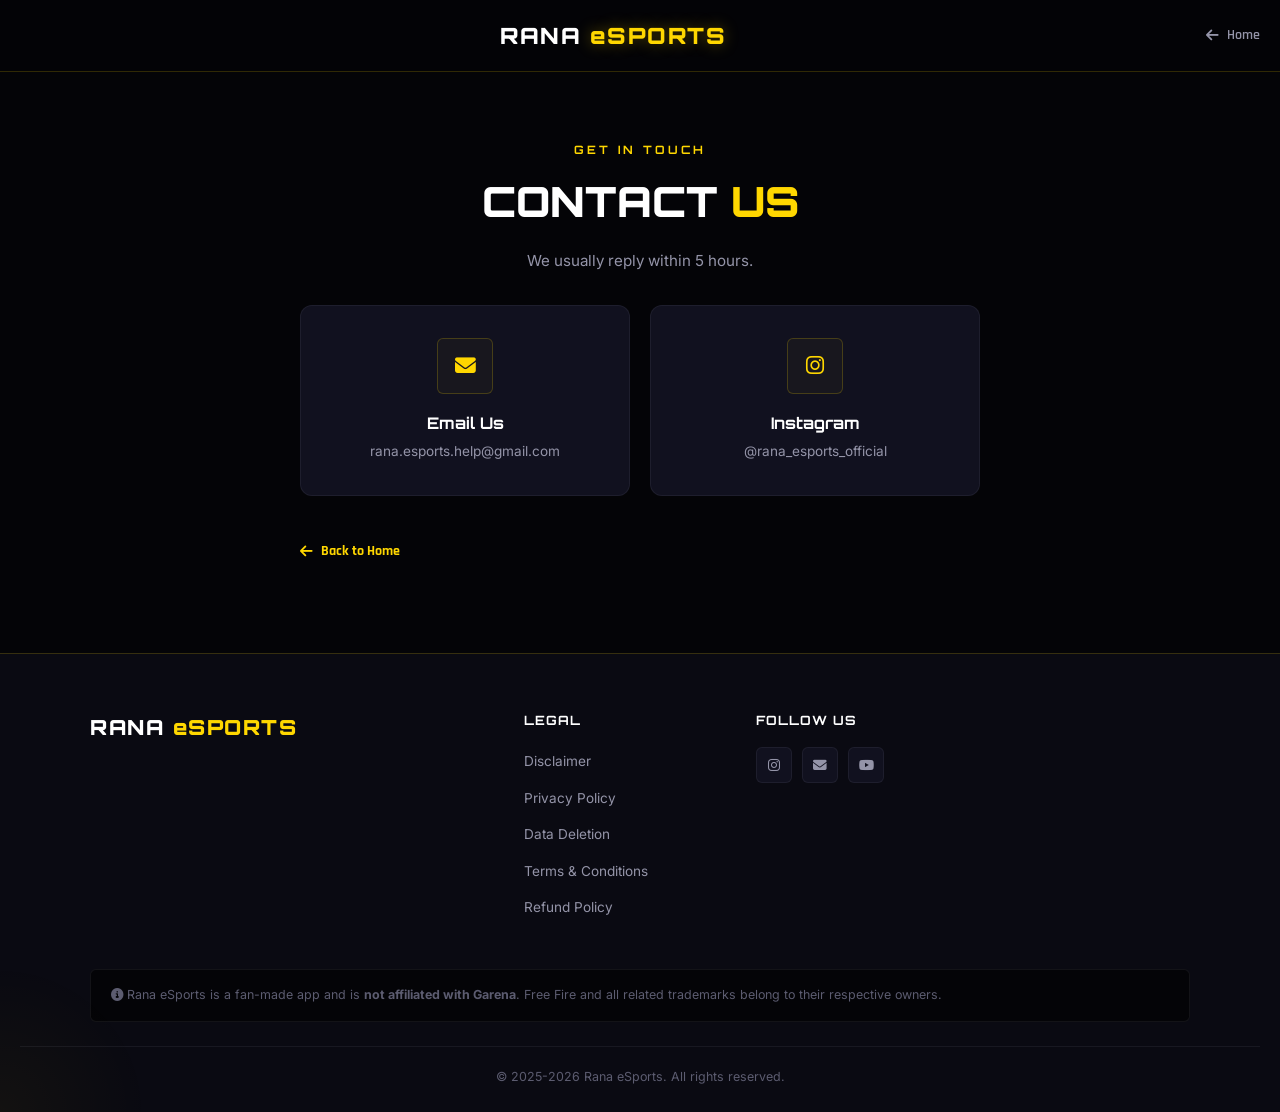
==== contact.html @ 61f53441 "New update" ====
<!DOCTYPE html>
<html lang="en">
<head>
  <meta charset="UTF-8" />
  <meta http-equiv="X-UA-Compatible" content="IE=edge" />
  <meta name="viewport" content="width=device-width, initial-scale=1.0, maximum-scale=5.0" />
  <meta name="theme-color" content="#040407" />

  <title>Contact Us — Rana eSports</title>
  <meta name="description" content="Get in touch with the Rana eSports team via email, Instagram, or download the APK." />
  <meta name="robots" content="index, follow" />
  <link rel="icon" type="image/png" href="favicon.png" />
  <link rel="apple-touch-icon" href="apple-touch-icon.png" />

  <link rel="preconnect" href="https://fonts.googleapis.com" />
  <link rel="preconnect" href="https://fonts.gstatic.com" crossorigin />
  <link rel="preconnect" href="https://cdnjs.cloudflare.com" />
  <link rel="stylesheet" href="https://cdnjs.cloudflare.com/ajax/libs/font-awesome/6.4.0/css/all.min.css" />
  <link href="https://fonts.googleapis.com/css2?family=Orbitron:wght@400;700;800;900&family=Rajdhani:wght@400;600;700&family=Inter:wght@300;400;500;600;700&family=JetBrains+Mono:wght@400;600&display=swap" rel="stylesheet" />
  <link rel="stylesheet" href="styles.css" />
</head>
<body class="standalone-body">

  <nav class="navbar" id="navbar">
    <div class="nav-left"></div>
    <div class="nav-logo">
      <a href="index.html" aria-label="Rana eSports home">
        <span class="logo-text">RANA <span class="logo-accent">eSPORTS</span></span>
      </a>
    </div>
    <div class="nav-right">
      <a href="index.html" class="nav-back-link"><i class="fas fa-arrow-left" aria-hidden="true"></i> Home</a>
    </div>
  </nav>

  <main class="standalone-page">
    <div class="standalone-header">
      <span class="section-eyebrow">Get In Touch</span>
      <h1 class="section-title">CONTACT <span class="accent">US</span></h1>
      <p class="section-desc">We usually reply within 5 hours.</p>
    </div>

    <div class="standalone-content">
      <div class="contact-grid">
        <a href="mailto:rana.esports.help@gmail.com" class="contact-card">
          <div class="contact-icon"><i class="fas fa-envelope" aria-hidden="true"></i></div>
          <h3>Email Us</h3>
          <p>rana.esports.help@gmail.com</p>
        </a>
        <a href="https://www.instagram.com/rana_esports_official" target="_blank" rel="noopener noreferrer" class="contact-card">
          <div class="contact-icon instagram-icon"><i class="fab fa-instagram" aria-hidden="true"></i></div>
          <h3>Instagram</h3>
          <p>@rana_esports_official</p>
        </a>

      <a href="index.html" class="back-to-home-link"><i class="fas fa-arrow-left" aria-hidden="true"></i> Back to Home</a>
    </div>
  </main>

  <footer class="footer">
    <div class="footer-top">
      <div class="footer-brand">
        <span class="footer-logo">RANA <span class="accent">eSPORTS</span></span>
      </div>
      <div class="footer-links">
        <h4>Legal</h4>
        <ul>
          <li><a class="footer-legal-btn" href="disclaimer.html">Disclaimer</a></li>
          <li><a class="footer-legal-btn" href="privacy-policy.html">Privacy Policy</a></li>
          <li><a class="footer-legal-btn" href="data-deletion.html">Data Deletion</a></li>
          <li><a class="footer-legal-btn" href="terms.html">Terms &amp; Conditions</a></li>
          <li><a class="footer-legal-btn" href="refund.html">Refund Policy</a></li>
        </ul>
      </div>
      <div class="footer-links">
        <h4>Follow Us</h4>
        <div class="footer-socials">
          <a href="https://www.instagram.com/rana_esports_official" target="_blank" rel="noopener noreferrer" aria-label="Instagram"><i class="fab fa-instagram" aria-hidden="true"></i></a>
          <a href="mailto:rana.esports.help@gmail.com" aria-label="Email"><i class="fas fa-envelope" aria-hidden="true"></i></a>
          <a href="https://www.youtube.com/@triggercraftx" target="_blank" rel="noopener noreferrer" aria-label="YouTube"><i class="fab fa-youtube" aria-hidden="true"></i></a>
        </div>
      </div>
    </div>
    <div class="footer-disclaimer">
      <p><i class="fas fa-circle-info" aria-hidden="true"></i> Rana eSports is a fan-made app and is <strong>not affiliated with Garena</strong>. Free Fire and all related trademarks belong to their respective owners.</p>
    </div>
    <div class="footer-bottom">
      <p>&copy; 2025-2026 Rana eSports. All rights reserved.</p>
    </div>
  </footer>

  <button class="back-to-top" id="backToTop" type="button" aria-label="Back to top"><i class="fas fa-chevron-up" aria-hidden="true"></i></button>

  <script src="script.js?v=5" defer></script>
</body>
</html>
---- styles.css ----
/* ==========================================================================
   RANA ESPORTS — PRODUCTION STYLESHEET (styles.css)
   Theme: Premium VIP Golden Gaming / Cyberpunk Neon / High-Gloss Dark HUD
   ========================================================================== */

/* ===== 1. RESET, VARIABLES & VIEWPORT GUARD ===== */
*, *::before, *::after {
  margin: 0;
  padding: 0;
  box-sizing: border-box;
}

:root {
  /* VIP Professional Gold Engine */
  --gold-primary: #FFD700;
  --gold-glare: #FFF1A3;
  --gold-shadow: #B38600;
  --gold-gradient: linear-gradient(135deg, #FFEA66 0%, #FFD700 50%, #C49600 100%);
  --gold-glow: rgba(255, 215, 0, 0.35);

  /* Cyberpunk Ultra Dark Palette */
  --bg-pitch: #040407;
  --bg-deep: #0A0A12;
  --bg-card: #11111F;
  --bg-card-hover: #161629;

  /* Functional Semantic Glow Accents */
  --accent-cyan: #00F0FF;
  --accent-cyan-glow: rgba(0, 240, 255, 0.25);
  --accent-red: #FF2E93;
  --accent-red-glow: rgba(255, 46, 147, 0.25);
  --accent-green: #39FF14;
  --accent-green-glow: rgba(57, 255, 20, 0.25);

  /* Precision Typography Scale */
  --text-pure: #FFFFFF;
  --text-high: #E2E2EC;
  --text-mid: #9494A8;
  --text-low: #5C5C70;

  /* Font Stacks */
  --font-display: 'Orbitron', -apple-system, sans-serif;
  --font-nav: 'Rajdhani', -apple-system, sans-serif;
  --font-body: 'Inter', -apple-system, sans-serif;
  --font-mono: 'JetBrains Mono', 'Courier New', monospace;

  /* Micro Layout Tokens */
  --radius-sm: 6px;
  --radius-md: 12px;
  --radius-lg: 24px;
  --border-glow: 1px solid rgba(255, 215, 0, 0.18);
  --border-dim: 1px solid rgba(148, 148, 168, 0.1);
  --easing-premium: cubic-bezier(0.16, 1, 0.3, 1);
  --transition-fast: all 0.2s cubic-bezier(0.16, 1, 0.3, 1);
  --transition-normal: all 0.4s cubic-bezier(0.16, 1, 0.3, 1);
}

html {
  scroll-behavior: smooth;
  background-color: var(--bg-pitch);
  text-size-adjust: 100%;
  overflow-x: hidden;
}

body {
  font-family: var(--font-body);
  background: var(--bg-pitch);
  color: var(--text-high);
  line-height: 1.65;
  overflow-x: hidden;
  width: 100%;
  -webkit-font-smoothing: antialiased;
  -moz-osx-font-smoothing: grayscale;
}

body.no-scroll { overflow: hidden; }

img, video { max-width: 100%; height: auto; display: block; }

button { font: inherit; cursor: pointer; }

@media (prefers-reduced-motion: reduce) {
  *, *::before, *::after {
    animation-duration: 0.01ms !important;
    animation-iteration-count: 1 !important;
    transition-duration: 0.01ms !important;
    scroll-behavior: auto !important;
  }
}

::-webkit-scrollbar { width: 6px; height: 6px; }
::-webkit-scrollbar-track { background: var(--bg-pitch); }
::-webkit-scrollbar-thumb {
  background: linear-gradient(180deg, var(--gold-shadow), var(--gold-primary));
  border-radius: var(--radius-sm);
}
::selection { background: var(--gold-primary); color: #000000; }

/* Visible keyboard focus everywhere */
a:focus-visible, button:focus-visible, input:focus-visible, textarea:focus-visible {
  outline: 2px solid var(--gold-primary);
  outline-offset: 3px;
  border-radius: 4px;
}

/* ===== 3. HUD NAVIGATION HEADER ===== */
.navbar {
  position: fixed; top: 0; left: 0; right: 0; height: 72px;
  background: rgba(4, 4, 7, 0.82);
  backdrop-filter: blur(24px); -webkit-backdrop-filter: blur(24px);
  border-bottom: var(--border-glow);
  display: flex; align-items: center; justify-content: space-between;
  padding: 0 20px; z-index: 1000; transition: var(--transition-normal);
}
.navbar.scrolled {
  height: 64px;
  background: rgba(4, 4, 7, 0.96);
  box-shadow: 0 10px 30px rgba(0, 0, 0, 0.8);
}

.hamburger { background: none; border: none; cursor: pointer; display: flex; flex-direction: column; gap: 6px; padding: 8px 4px; }
.hamburger span { display: block; width: 24px; height: 2px; background: var(--text-pure); border-radius: 4px; transition: var(--transition-fast); }
.hamburger span:nth-child(2) { width: 16px; background: var(--gold-primary); }
.hamburger:hover span:nth-child(1) { transform: translateX(3px); }
.hamburger:hover span:nth-child(3) { transform: translateX(-3px); }

.nav-logo a { text-decoration: none; }
.logo-text { font-family: var(--font-display); font-size: clamp(1.1rem, 4vw, 1.4rem); font-weight: 900; letter-spacing: 1.5px; color: var(--text-pure); }
.logo-accent { color: var(--gold-primary); text-shadow: 0 0 15px var(--gold-glow); }

.nav-right { display: flex; align-items: center; gap: 16px; }
.nav-quicklinks { display: none; align-items: center; gap: 22px; }
.nav-quicklinks a {
  color: var(--text-mid); text-decoration: none; font-family: var(--font-nav);
  font-weight: 600; font-size: 0.92rem; letter-spacing: 0.3px; transition: var(--transition-fast);
}
.nav-quicklinks a:hover { color: var(--gold-primary); }

.nav-download-btn-small {
  text-decoration: none; background: var(--gold-gradient); color: #000000;
  font-family: var(--font-nav); font-weight: 700; font-size: 0.8rem; letter-spacing: 0.5px;
  padding: 6px 14px; border-radius: 30px; display: flex; align-items: center; gap: 6px;
  box-shadow: 0 4px 15px var(--gold-glow); transition: var(--transition-fast);
}
.nav-download-btn-small:hover { transform: translateY(-1px); box-shadow: 0 6px 20px rgba(255, 215, 0, 0.5); }
.nav-insta { color: var(--text-mid); font-size: 1.2rem; transition: var(--transition-fast); }
.nav-insta:hover { color: #E1306C; transform: scale(1.1); }

/* ===== 4. TACTICAL SIDEBAR ENGINE ===== */
.sidebar-overlay {
  position: fixed; inset: 0; background: rgba(2, 2, 4, 0.85);
  backdrop-filter: blur(8px); -webkit-backdrop-filter: blur(8px);
  z-index: 1090; opacity: 0; pointer-events: none; transition: opacity 0.4s ease;
}
.sidebar-overlay.active { opacity: 1; pointer-events: all; }

.sidebar {
  position: fixed; top: 0; left: 0; width: 280px; height: 100vh;
  background: var(--bg-deep); border-right: var(--border-glow); z-index: 1100;
  transform: translateX(-100%); transition: transform 0.4s cubic-bezier(0.16, 1, 0.3, 1);
  display: flex; flex-direction: column;
}
.sidebar.open { transform: translateX(0); box-shadow: 20px 0 60px rgba(0, 0, 0, 0.8); }

.sidebar-header { padding: 20px; display: flex; align-items: center; justify-content: space-between; border-bottom: var(--border-dim); }
.sidebar-logo { font-family: var(--font-display); font-size: 1.1rem; font-weight: 800; letter-spacing: 1px; }
.sidebar-logo span { color: var(--gold-primary); }
.sidebar-close { background: none; border: none; color: var(--text-mid); font-size: 1.2rem; cursor: pointer; padding: 4px; }

.sidebar-nav { flex: 1; padding: 16px 0; overflow-y: auto; }
.sidebar-group-label {
  display: block; padding: 18px 24px 8px; font-family: var(--font-display);
  font-size: 0.66rem; letter-spacing: 2px; text-transform: uppercase; color: var(--text-low);
}
.sidebar-group-label:first-child { padding-top: 4px; }
.sidebar-link {
  width: 100%; display: flex; align-items: center; gap: 14px; padding: 12px 24px;
  color: var(--text-mid); text-decoration: none; font-family: var(--font-nav);
  font-weight: 600; font-size: 1rem; transition: var(--transition-fast);
  border-left: 4px solid transparent; background: none; border-top: none; border-bottom: none; border-right: none;
  text-align: left;
}
.sidebar-link i { font-size: 1rem; color: var(--gold-primary); opacity: 0.6; width: 20px; }
.sidebar-link:hover, .sidebar-link.active-link {
  color: var(--text-pure);
  background: linear-gradient(90deg, rgba(255, 215, 0, 0.06) 0%, transparent 100%);
  border-left-color: var(--gold-primary);
}

.sidebar-footer { padding: 20px; border-top: var(--border-dim); }
.sidebar-footer a { color: var(--text-mid); text-decoration: none; font-size: 0.85rem; display: flex; align-items: center; gap: 8px; }

/* ===== 5. HERO WAR ROOM CONTAINER ===== */
.hero {
  min-height: 100vh; padding: 130px 20px 60px;
  display: flex; flex-direction: column; align-items: center; justify-content: center;
  position: relative; overflow: hidden;
  background: radial-gradient(circle at 50% 10%, rgba(255, 215, 0, 0.1) 0%, transparent 65%), var(--bg-pitch);
  width: 100%;
}
.hero-bg-grid {
  position: absolute; inset: 0;
  background-image: linear-gradient(rgba(255, 215, 0, 0.015) 1px, transparent 1px),
                    linear-gradient(90deg, rgba(255, 215, 0, 0.015) 1px, transparent 1px);
  background-size: 30px 30px;
  mask-image: radial-gradient(circle at 50% 50%, #000 40%, transparent 80%);
  -webkit-mask-image: radial-gradient(circle at 50% 50%, #000 40%, transparent 80%);
  pointer-events: none;
}
.hero-content {
  position: relative; z-index: 5; max-width: 1180px; width: 100%;
  display: flex; flex-direction: column; align-items: center; gap: 40px;
}
.hero-text { display: flex; flex-direction: column; align-items: center; text-align: center; width: 100%; }
.hero-badge {
  background: rgba(255, 215, 0, 0.06); border: 1px solid rgba(255, 215, 0, 0.25); color: var(--gold-primary);
  font-family: var(--font-display); font-size: 0.72rem; font-weight: 700; letter-spacing: 1.5px;
  padding: 6px 14px; border-radius: 100px; margin-bottom: 20px; text-align: center;
}
.hero-title {
  font-family: var(--font-display); font-size: clamp(2.4rem, 8vw, 5.5rem); font-weight: 900;
  line-height: 1.0; letter-spacing: -1px; color: var(--text-pure); text-transform: uppercase; margin-bottom: 20px;
}
.hero-accent {
  background: linear-gradient(180deg, #FFFFFF 10%, var(--gold-primary) 70%, var(--gold-shadow) 100%);
  background-clip: text; -webkit-background-clip: text; -webkit-text-fill-color: transparent;
}
.hero-subtitle { font-size: clamp(0.9rem, 2.5vw, 1.2rem); color: var(--text-mid); max-width: 580px; margin-bottom: 36px; padding: 0 10px; }

/* Hero visual (phone mock) — desktop only, see media query */
.hero-visual { display: none; }
.hero-phone-frame {
  position: relative; width: 220px; height: 440px; border-radius: 32px;
  background: linear-gradient(160deg, #15151f, #08080c);
  border: 1px solid rgba(255, 215, 0, 0.2);
  box-shadow: 0 30px 80px rgba(0,0,0,0.7), inset 0 0 0 6px #040407;
  display: flex; align-items: center; justify-content: center;
}
.hero-phone-glow {
  position: absolute; inset: -40px; border-radius: 50%;
  background: radial-gradient(circle, rgba(255,215,0,0.14) 0%, transparent 70%);
  z-index: -1;
}
.hero-phone-img {
  position: absolute; inset: 6px; width: calc(100% - 12px); height: calc(100% - 12px);
  border-radius: 26px; object-fit: cover; object-position: top center;
}

/* ===== 6. DOWNLOAD CALL-TO-ACTION ===== */
.download-btn {
  display: inline-flex; flex-direction: column; align-items: center; justify-content: center;
  background: var(--gold-gradient); color: #000000; text-decoration: none;
  padding: 16px 40px; width: 100%; max-width: 440px; border-radius: var(--radius-md);
  box-shadow: 0 0 40px rgba(255, 215, 0, 0.35), inset 0 2px 4px rgba(255,255,255,0.4);
  position: relative; overflow: hidden; transition: var(--transition-normal);
  border: 1px solid var(--gold-glare); cursor: pointer;
}
.download-btn span { display: flex; align-items: center; gap: 10px; font-family: var(--font-display); font-size: clamp(0.9rem, 2.8vw, 1.05rem); font-weight: 900; letter-spacing: 0.5px; }
.download-btn small { font-family: var(--font-body); font-size: 0.72rem; font-weight: 700; text-transform: uppercase; letter-spacing: 1px; margin-top: 4px; opacity: 0.85; }
.download-btn::before {
  content: ''; position: absolute; top: 0; left: -150%; width: 60%; height: 100%;
  background: linear-gradient(90deg, transparent, rgba(255, 255, 255, 0.5), transparent);
  transform: skewX(-25deg); transition: left 0.6s ease;
}
.download-btn:hover::before { left: 150%; transition: left 0.7s var(--easing-premium); }
.download-btn:hover { transform: translateY(-3px); box-shadow: 0 0 50px rgba(255, 215, 0, 0.6); }

.hero-stats { display: flex; align-items: center; justify-content: center; gap: 24px; margin-top: 40px; width: 100%; flex-wrap: wrap; }
.stat-num { font-family: var(--font-mono); font-size: clamp(1.05rem, 3vw, 1.2rem); font-weight: 800; color: var(--gold-primary); }
.stat-label { font-family: var(--font-nav); font-size: 0.75rem; font-weight: 600; text-transform: uppercase; color: var(--text-low); }
.stat-divider { width: 1px; height: 32px; background: var(--border-dim); }

.scroll-indicator { position: absolute; bottom: 24px; color: var(--gold-primary); font-size: 1.2rem; animation: float-arrow 2s infinite ease-in-out; }
@keyframes float-arrow { 0%, 100% { transform: translateY(0); } 50% { transform: translateY(8px); } }

/* ===== 7. LAYOUT HEADER COMMONS ===== */
.section-header { text-align: center; max-width: 640px; margin: 0 auto 48px; padding: 0 20px; }
.section-eyebrow { font-family: var(--font-display); font-size: 0.72rem; font-weight: 700; text-transform: uppercase; letter-spacing: 3px; color: var(--gold-primary); display: block; margin-bottom: 10px; }
.section-title { font-family: var(--font-display); font-size: clamp(1.6rem, 5vw, 2.6rem); font-weight: 900; text-transform: uppercase; color: var(--text-pure); }
.accent { color: var(--gold-primary); }
.section-desc { font-size: 0.95rem; color: var(--text-mid); margin-top: 12px; }

/* ===== 8. LIVE STATS STRIP (Firebase-powered) ===== */
.stats-section { padding: 60px 20px; background: var(--bg-deep); border-top: var(--border-dim); width: 100%; }
.stats-grid {
  display: grid; grid-template-columns: repeat(auto-fit, minmax(200px, 1fr));
  gap: 16px; max-width: 900px; margin: 0 auto;
}
.stat-block {
  background: var(--bg-card); border: var(--border-dim); border-radius: var(--radius-md);
  padding: 28px 20px; text-align: center; transition: var(--transition-normal);
}
.stat-block:hover { border-color: rgba(255,215,0,0.3); transform: translateY(-3px); }
.stat-block i { font-size: 1.5rem; color: var(--gold-primary); margin-bottom: 12px; }
.stat-block .stat-block-num {
  font-family: var(--font-mono); font-size: clamp(1.5rem, 4vw, 2.1rem); font-weight: 700;
  color: var(--text-pure); display: block; margin-bottom: 4px;
}
.stat-block .stat-block-label { font-family: var(--font-nav); font-size: 0.8rem; text-transform: uppercase; letter-spacing: 1px; color: var(--text-mid); }

/* ===== 9. UPDATE BANNER SWIPER ===== */
.update-slider-section { padding: 80px 20px; background: var(--bg-deep); border-top: var(--border-dim); width: 100%; }
.updateSwiper { width: 100%; max-width: 1000px; aspect-ratio: 16 / 9; border-radius: var(--radius-md); border: var(--border-glow); box-shadow: 0 20px 50px rgba(0, 0, 0, 0.8); margin: 0 auto; }
.updateSwiper .swiper-slide { position: relative; overflow: hidden; }
.slide-image-container { width: 100%; height: 100%; }
.updateSwiper img { width: 100%; height: 100%; object-fit: cover; }
.slide-overlay {
  position: absolute; inset: 0;
  background: linear-gradient(to top, rgba(4, 4, 7, 0.95) 0%, rgba(4, 4, 7, 0.3) 60%, transparent 100%);
  display: flex; flex-direction: column; justify-content: flex-end; padding: 24px;
}
.slide-overlay h3 { font-family: var(--font-display); font-size: clamp(1.1rem, 3.5vw, 1.8rem); color: var(--gold-primary); margin-bottom: 6px; }
.slide-overlay p { font-size: clamp(0.8rem, 2vw, 1rem); color: var(--text-high); }

/* ===== 10. APP PREVIEW SWIPER ===== */
.app-preview-section { padding: 80px 0; background: var(--bg-pitch); width: 100%; }
.previewSwiper { padding: 16px 0 48px !important; width: 100%; }
.previewSwiper .swiper-slide { width: 260px; height: 550px; border-radius: 24px; overflow: hidden; box-shadow: 0 15px 35px rgba(0, 0, 0, 0.7); border: 1px solid rgba(255, 215, 0, 0.15); background: var(--bg-deep); }
.previewSwiper img { width: 100%; height: 100%; object-fit: cover; }

/* ===== 11. FEATURES GRID ===== */
.features-section { padding: 80px 20px; background: var(--bg-deep); border-top: var(--border-dim); width: 100%; }
.features-grid { display: grid; grid-template-columns: repeat(auto-fit, minmax(270px, 1fr)); gap: 20px; max-width: 1140px; margin: 0 auto; }
.feature-card { background: var(--bg-card); border: var(--border-dim); border-radius: var(--radius-md); padding: 30px 24px; transition: var(--transition-normal); }
.feature-card:hover { background: var(--bg-card-hover); transform: translateY(-4px); border-color: rgba(255, 215, 0, 0.25); }
.feature-icon { width: 48px; height: 48px; background: rgba(255, 215, 0, 0.04); border: 1px solid rgba(255, 215, 0, 0.2); border-radius: var(--radius-sm); display: flex; align-items: center; justify-content: center; font-size: 1.25rem; color: var(--gold-primary); margin-bottom: 20px; }
.feature-card h3 { font-family: var(--font-display); font-size: 1.05rem; font-weight: 700; color: var(--text-pure); margin-bottom: 10px; }
.feature-card p { color: var(--text-mid); font-size: 0.9rem; line-height: 1.55; }

/* ===== 12. RATE & REVIEW WIDGET (Firebase-powered, compact) ===== */
.rating-section { padding: 80px 20px; background: var(--bg-pitch); border-top: var(--border-dim); width: 100%; }

.rating-summary {
  max-width: 720px; margin: 0 auto 28px;
  background: var(--bg-card); border: var(--border-glow); border-radius: var(--radius-lg);
  padding: 28px 32px; display: flex; align-items: center; justify-content: space-between; gap: 20px; flex-wrap: wrap;
}
.rating-summary-left { text-align: left; }
.rating-summary .avg-number { font-family: var(--font-mono); font-size: 2.6rem; font-weight: 700; color: var(--gold-primary); line-height: 1; }
.rating-summary .avg-stars { font-size: 1.1rem; color: var(--gold-primary); margin: 8px 0 4px; letter-spacing: 4px; }
.rating-summary .avg-stars .far { color: var(--text-low); }
.rating-summary .avg-count { color: var(--text-mid); font-size: 0.85rem; }

.btn-rate-us {
  background: var(--gold-gradient); color: #000; border: none; white-space: nowrap;
  padding: 14px 26px; border-radius: 100px; font-family: var(--font-nav); font-weight: 700;
  font-size: 0.95rem; display: inline-flex; align-items: center; gap: 8px;
  box-shadow: 0 6px 20px var(--gold-glow); position: relative; overflow: hidden; transition: var(--transition-fast);
}
.btn-rate-us:hover { transform: translateY(-2px); box-shadow: 0 8px 26px rgba(255,215,0,0.5); }

.review-list-wrap { max-width: 720px; margin: 0 auto; }
.review-list { display: flex; flex-direction: column; gap: 10px; }
.review-card { background: var(--bg-card); border: var(--border-dim); border-radius: var(--radius-md); padding: 14px 18px; }
.review-card-top { display: flex; align-items: center; justify-content: space-between; gap: 10px; margin-bottom: 6px; }
.review-name { font-family: var(--font-nav); font-weight: 700; color: var(--text-pure); font-size: 0.9rem; display: flex; align-items: center; gap: 8px; flex-wrap: wrap; }
.review-role {
  font-family: var(--font-body); font-weight: 600; font-size: 0.68rem; text-transform: uppercase; letter-spacing: 0.5px;
  color: var(--gold-primary); background: rgba(255,215,0,0.08); border: 1px solid rgba(255,215,0,0.2);
  padding: 2px 8px; border-radius: 100px;
}
.review-stars { color: var(--gold-primary); font-size: 0.78rem; letter-spacing: 2px; flex-shrink: 0; }
.review-stars .far { color: var(--text-low); }
.review-text { color: var(--text-mid); font-size: 0.85rem; line-height: 1.5; }
.review-empty { color: var(--text-low); font-size: 0.9rem; text-align: center; padding: 30px 0; }

.review-readmore {
  display: flex; align-items: center; justify-content: center; gap: 8px; width: 100%;
  margin-top: 16px; background: var(--bg-card); border: var(--border-dim); color: var(--text-mid);
  padding: 12px; border-radius: var(--radius-sm); font-family: var(--font-nav); font-weight: 700;
  font-size: 0.85rem; letter-spacing: 0.5px; text-transform: uppercase; transition: var(--transition-fast);
  position: relative; overflow: hidden;
}
.review-readmore:hover { color: var(--gold-primary); border-color: rgba(255,215,0,0.3); }
.review-readmore.expanded i { transform: rotate(180deg); }
.review-readmore i { transition: transform 0.3s ease; }

/* ---- Review modal (opens only from "Rate Rana eSports") ---- */
.review-modal-overlay {
  position: fixed; inset: 0; background: rgba(2, 2, 4, 0.85);
  backdrop-filter: blur(8px); -webkit-backdrop-filter: blur(8px);
  z-index: 1190; opacity: 0; pointer-events: none; transition: opacity 0.3s ease;
}
.review-modal-overlay.active { opacity: 1; pointer-events: all; }

.review-modal {
  position: fixed; left: 50%; top: 50%; width: min(420px, 92vw); max-height: 88vh; overflow-y: auto;
  background: var(--bg-deep); border: var(--border-glow); border-radius: var(--radius-lg);
  z-index: 1200; box-shadow: 0 30px 80px rgba(0,0,0,0.8);
  transform: translate(-50%, -46%) scale(0.96); opacity: 0; pointer-events: none;
  transition: transform 0.35s cubic-bezier(0.16,1,0.3,1), opacity 0.3s ease;
}
.review-modal.open { transform: translate(-50%, -50%) scale(1); opacity: 1; pointer-events: all; }

.review-modal-header { display: flex; align-items: center; justify-content: space-between; padding: 20px 22px; border-bottom: var(--border-dim); }
.review-modal-header h3 { font-family: var(--font-display); font-size: 1rem; color: var(--text-pure); display: flex; align-items: center; gap: 8px; }
.review-modal-header h3 i { color: var(--gold-primary); }
.review-modal-close { background: none; border: none; color: var(--text-mid); font-size: 1.1rem; padding: 4px; }
.review-modal-close:hover { color: var(--gold-primary); }

.review-form { padding: 22px; }
.review-form label { display: block; font-family: var(--font-nav); font-size: 0.85rem; color: var(--text-mid); margin-bottom: 6px; margin-top: 14px; }
.review-form label:first-of-type { margin-top: 0; }
.star-picker { display: flex; gap: 8px; font-size: 1.6rem; color: var(--gold-primary); margin-bottom: 4px; cursor: pointer; }
.star-picker i { transition: transform 0.15s ease; }
.star-picker i:hover { transform: scale(1.15); }
.review-form input, .review-form select, .review-form textarea {
  width: 100%; background: var(--bg-card); border: var(--border-dim); border-radius: var(--radius-sm);
  padding: 12px 14px; color: var(--text-high); font-family: var(--font-body); font-size: 0.9rem; resize: vertical;
}
.review-form input:focus, .review-form select:focus, .review-form textarea:focus { border-color: rgba(255,215,0,0.4); }
.review-form select {
  cursor: pointer; appearance: none; -webkit-appearance: none;
  background-image: url("data:image/svg+xml;charset=UTF-8,%3Csvg xmlns='http://www.w3.org/2000/svg' viewBox='0 0 24 24' fill='none' stroke='%23FFD700' stroke-width='2'%3E%3Cpath d='M6 9l6 6 6-6'/%3E%3C/svg%3E");
  background-repeat: no-repeat; background-position: right 14px center; background-size: 16px; padding-right: 38px;
}
.review-form select option { background: var(--bg-card); color: var(--text-high); }
.review-form .btn-secondary {
  margin-top: 20px; width: 100%; background: var(--gold-gradient); color: #000; border: none;
  padding: 13px 20px; border-radius: var(--radius-sm); font-family: var(--font-nav); font-weight: 700;
  font-size: 0.95rem; cursor: pointer; position: relative; overflow: hidden; transition: var(--transition-fast);
}
.review-form .btn-secondary:hover { transform: translateY(-1px); box-shadow: 0 6px 18px var(--gold-glow); }
.review-form .btn-secondary:disabled { opacity: 0.6; cursor: wait; transform: none; }
.review-status { margin-top: 12px; font-size: 0.85rem; min-height: 1.2em; }
.review-status.success { color: var(--accent-green); }
.review-status.error { color: var(--accent-red); }

/* ===== 13. TUTORIAL VIDEO PLAYER ===== */
.tutorials-section { padding: 80px 20px; background: var(--bg-deep); border-top: var(--border-dim); width: 100%; }
.videos-grid { display: grid; grid-template-columns: repeat(auto-fit, minmax(290px, 1fr)); gap: 24px; max-width: 960px; margin: 0 auto; }
.video-card { background: var(--bg-deep); border: var(--border-dim); border-radius: var(--radius-md); overflow: hidden; }
.video-label { padding: 12px 20px; font-family: var(--font-display); font-size: 0.75rem; font-weight: 700; letter-spacing: 1.5px; color: var(--gold-primary); background: rgba(255, 215, 0, 0.02); border-bottom: var(--border-dim); }
.video-wrapper { position: relative; padding-bottom: 56.25%; height: 0; overflow: hidden; }
.video-wrapper div, .video-wrapper iframe { position: absolute; top: 0; left: 0; width: 100%; height: 100%; border: none; }

/* ===== 14. CONTACT ENGINE NODES ===== */
.contact-section { padding: 80px 20px; background: var(--bg-pitch); border-top: var(--border-dim); width: 100%; }
.contact-grid { display: grid; grid-template-columns: repeat(auto-fit, minmax(230px, 1fr)); gap: 20px; max-width: 840px; margin: 0 auto; }
.contact-card { display: flex; flex-direction: column; align-items: center; text-align: center; background: var(--bg-card); border: var(--border-dim); border-radius: var(--radius-md); padding: 32px 20px; text-decoration: none; transition: var(--transition-normal); }
.contact-card h3 { font-family: var(--font-display); font-size: 1rem; color: var(--text-pure); margin-bottom: 4px; }
.contact-card p { color: var(--text-mid); font-size: 0.85rem; word-break: break-all; }
.contact-icon { width: 56px; height: 56px; background: rgba(255, 215, 0, 0.03); border: 1px solid rgba(255, 215, 0, 0.2); border-radius: var(--radius-sm); display: flex; align-items: center; justify-content: center; font-size: 1.3rem; color: var(--gold-primary); margin-bottom: 16px; }
.contact-card:hover { transform: translateY(-4px); border-color: rgba(255, 215, 0, 0.3); }
.contact-card:hover .instagram-icon { border-color: #E1306C; color: #E1306C; }

/* ===== 15. FOOTER HUD CONSOLE ===== */
.footer { background: var(--bg-deep); border-top: var(--border-glow); padding: 56px 20px 24px; width: 100%; }
.footer-top { max-width: 1100px; margin: 0 auto 40px; display: grid; grid-template-columns: repeat(auto-fit, minmax(200px, 1fr)); gap: 32px; }
@media (min-width: 768px) { .footer-top { grid-template-columns: 2fr repeat(3, 1fr); } }
.footer-brand .footer-logo { font-family: var(--font-display); font-size: 1.3rem; font-weight: 900; letter-spacing: 1.5px; color: var(--text-pure); display: block; margin-bottom: 12px; }
.footer-brand p { color: var(--text-mid); font-size: 0.9rem; max-width: 280px; }
.footer-links h4 { font-family: var(--font-display); font-size: 0.8rem; text-transform: uppercase; letter-spacing: 1px; color: var(--text-pure); margin-bottom: 16px; }
.footer-links ul { list-style: none; }
.footer-links li { margin-bottom: 10px; }
.footer-links a, .footer-legal-btn {
  color: var(--text-mid); text-decoration: none; font-size: 0.85rem; transition: var(--transition-fast);
  background: none; border: none; padding: 0; text-align: left; display: inline-block; font-family: var(--font-body);
}
.footer-links a:hover, .footer-legal-btn:hover { color: var(--gold-primary); }
.footer-socials { display: flex; align-items: center; gap: 10px; }
.footer-socials a { width: 36px; height: 36px; background: var(--bg-card); border: var(--border-dim); border-radius: var(--radius-sm); display: flex; align-items: center; justify-content: center; color: var(--text-mid); }
.footer-socials a:hover { color: #000; background: var(--gold-primary); border-color: var(--gold-primary); }
.footer-disclaimer { max-width: 1100px; margin: 0 auto 24px; padding: 16px 20px; background: var(--bg-pitch); border: var(--border-dim); border-radius: var(--radius-sm); }
.footer-disclaimer p { font-size: 0.78rem; color: var(--text-low); line-height: 1.5; }
.footer-bottom { border-top: var(--border-dim); padding-top: 20px; text-align: center; }
.footer-bottom p { font-size: 0.78rem; color: var(--text-low); }

/* ===== 16. BACK-TO-TOP ===== */
.back-to-top {
  position: fixed; bottom: 20px; right: 20px; width: 42px; height: 42px;
  background: rgba(4, 4, 7, 0.8); border: 1px solid rgba(255, 215, 0, 0.25);
  backdrop-filter: blur(8px); color: var(--gold-primary); border-radius: 50%;
  cursor: pointer; display: flex; align-items: center; justify-content: center;
  font-size: 1rem; opacity: 0; pointer-events: none; z-index: 99; transition: var(--transition-normal);
}
.back-to-top.show { opacity: 1; pointer-events: all; }

/* ===== 17. LEGAL / STANDALONE CONTENT BLOCKS (shared by disclaimer.html,
   privacy-policy.html, data-deletion.html, terms.html, refund.html,
   contact.html) — same visual language as the old in-page drawer, now
   rendered as normal page content instead of a slide-out panel. ===== */
.legal-updated { font-size: 0.78rem; color: var(--text-low); margin-bottom: 18px; text-transform: uppercase; letter-spacing: 1px; font-family: var(--font-nav); }
.legal-intro { font-size: 0.95rem; color: var(--text-high); margin-bottom: 22px; }

.legal-block { background: var(--bg-card); border: var(--border-dim); border-radius: var(--radius-md); padding: 20px; margin-bottom: 16px; }
.legal-highlight { border-left: 3px solid var(--gold-primary); }
.legal-warning { border-left: 3px solid var(--accent-red); }
.legal-info { border-left: 3px solid var(--accent-cyan); }

.legal-block h3 { font-family: var(--font-display); font-size: 0.92rem; color: var(--text-pure); margin-bottom: 10px; display: flex; align-items: center; gap: 9px; }
.legal-block h3 i { color: var(--gold-primary); flex-shrink: 0; }
.legal-warning h3 i { color: var(--accent-red); }
.legal-info h3 i { color: var(--accent-cyan); }
.legal-block p { color: var(--text-mid); font-size: 0.87rem; line-height: 1.6; margin-bottom: 12px; }
.legal-block p:last-child { margin-bottom: 0; }
.legal-list { list-style: none; margin-bottom: 12px; }
.legal-list li { color: var(--text-mid); font-size: 0.87rem; margin-bottom: 8px; display: flex; align-items: flex-start; gap: 9px; line-height: 1.5; }
.legal-list li i { color: var(--gold-primary); margin-top: 4px; font-size: 0.8rem; flex-shrink: 0; }
.legal-block a { color: var(--gold-primary); text-decoration: none; border-bottom: 1px dashed rgba(255, 215, 0, 0.4); }

.legal-table { width: 100%; border-collapse: collapse; margin-bottom: 12px; font-size: 0.82rem; }
.legal-table th, .legal-table td { text-align: left; padding: 9px 10px; border-bottom: var(--border-dim); color: var(--text-mid); }
.legal-table th { color: var(--gold-primary); font-family: var(--font-nav); text-transform: uppercase; font-size: 0.7rem; letter-spacing: 1px; }

/* ===== 18. RESPONSIVE — MOBILE (default, up to 767px) ===== */
@media (max-width: 640px) {
  .navbar { height: 64px; }
  .hero { padding-top: 110px; }
  .hero-stats { gap: 12px; }
  .stat-divider { height: 24px; }
  .updateSwiper { aspect-ratio: 4 / 3; }
  .slide-overlay { padding: 16px; }
  .download-btn { padding: 14px 24px; }
  .rating-summary { flex-direction: column; align-items: stretch; text-align: center; padding: 24px 20px; }
  .rating-summary-left { text-align: center; }
  .btn-rate-us { justify-content: center; width: 100%; }
  .rating-summary .avg-number { font-size: 2.2rem; }
}

/* ===== 19. RESPONSIVE — TABLET & UP (768px+) ===== */
@media (min-width: 768px) {
  .contact-grid { max-width: 900px; }
}

/* ===== 20. RESPONSIVE — DESKTOP & LAPTOP (1024px+) ===== */
@media (min-width: 1024px) {
  .nav-quicklinks { display: flex; }

  .hero { padding: 150px 40px 80px; }
  .hero-content { flex-direction: row; align-items: center; justify-content: space-between; text-align: left; gap: 60px; }
  .hero-text { align-items: flex-start; text-align: left; max-width: 560px; }
  .hero-subtitle { margin-left: 0; }
  .hero-stats { justify-content: flex-start; }
  .hero-visual { display: flex; align-items: center; justify-content: center; flex-shrink: 0; }
  .hero-phone-frame { animation: heroPhoneFloat 5s ease-in-out infinite; }
  @keyframes heroPhoneFloat { 0%, 100% { transform: translateY(0); } 50% { transform: translateY(-14px); } }

  .rating-summary { padding: 34px 40px; }
}

@media (min-width: 1440px) {
  .hero-content { max-width: 1320px; }
}
/* ===== VIDEO TUTORIAL TABS ===== */
.video-tabs {
  display: flex; gap: 12px; justify-content: center; margin-bottom: 30px;
}
.video-tab {
  background: var(--bg-card); border: var(--border-dim); color: var(--text-mid);
  padding: 10px 24px; border-radius: 100px; font-family: var(--font-nav); 
  font-weight: 700; font-size: 0.95rem; cursor: pointer; transition: var(--transition-fast);
}
.video-tab:hover { color: var(--text-pure); border-color: rgba(255,215,0,0.3); }
.video-tab.active { background: var(--gold-gradient); color: #000; border-color: transparent; }
/* ===== PRICING SECTION VIP STYLES ===== */
.pricing-section { padding: 80px 20px; background: var(--bg-pitch); width: 100%; border-top: var(--border-dim); }
.pricing-grid { display: flex; flex-wrap: wrap; justify-content: center; gap: 24px; max-width: 1200px; margin: 0 auto; }
.pricing-grid[hidden] { display: none !important; }
.pricing-card { position: relative; background: var(--bg-card); border: 1.5px solid var(--border-dim); border-radius: 28px; padding: 32px 24px; width: 280px; transition: var(--transition-normal); }
.pricing-card:hover { transform: translateY(-8px); }
.card-badge-icon { position: absolute; top: 20px; right: 20px; font-size: 1.4rem; }
.pricing-card h3 { font-family: var(--font-display); font-size: 1.2rem; color: var(--text-pure); margin-bottom: 8px; letter-spacing: 1px; }
.pricing-card .price { font-size: 2.2rem; font-weight: 900; color: var(--text-pure); display: flex; align-items: baseline; gap: 4px; }
.pricing-card .price span { font-size: 0.85rem; color: var(--text-mid); font-weight: 600; }
.pricing-divider { height: 2px; border-radius: 2px; margin: 20px 0; opacity: 0.8; }
.pricing-card ul { list-style: none; }
.pricing-card ul li { display: flex; align-items: center; gap: 12px; margin-bottom: 12px; font-size: 0.9rem; color: var(--text-high); font-weight: 600; }
.pricing-card ul li i { font-size: 1.1rem; }

/* Plan Accents (Matching React Native code) */
.card-basic { border-color: #1E1E24; }
.card-basic .card-badge-icon { color: #FF4D67; }
.card-basic .pricing-divider { background: #FF4D67; }

.card-standard { border-color: rgba(255, 79, 192, 0.4); }
.card-standard:hover { border-color: #FF4FC0; box-shadow: 0 10px 30px rgba(255, 79, 192, 0.15); }
.card-standard .card-badge-icon { color: #FF4FC0; }
.card-standard .price { color: #FF4FC0; }
.card-standard .pricing-divider { background: #FF4FC0; }

.card-premium { border-color: rgba(63, 169, 255, 0.4); }
.card-premium:hover { border-color: #3FA9FF; box-shadow: 0 10px 30px rgba(63, 169, 255, 0.15); }
.card-premium .card-badge-icon { color: #3FA9FF; }
.card-premium .price { color: #3FA9FF; }
.card-premium .pricing-divider { background: #3FA9FF; }

.card-ultra { border-color: #FFC61A; background: linear-gradient(180deg, #11111F 0%, #1A1705 100%); }
.card-ultra:hover { box-shadow: 0 15px 40px rgba(255, 198, 26, 0.2); }
.card-ultra .card-badge-icon { color: #2ED679; }
.card-ultra .price { color: #FFC61A; }
.card-ultra .pricing-divider { background: #FFC61A; }
.ultra-tag { position: absolute; top: -12px; left: 50%; transform: translateX(-50%); background: #FFC61A; color: #000; font-family: var(--font-nav); font-weight: 800; font-size: 0.75rem; padding: 4px 14px; border-radius: 20px; letter-spacing: 1px; box-shadow: 0 4px 10px rgba(255,198,26,0.4); }

/* ===== 10 SEC VIDEO AD OVERLAY (YouTube Shorts Style) ===== */
.video-ad-overlay { position: fixed; inset: 0; background: rgba(0,0,0,0.95); backdrop-filter: blur(10px); z-index: 9999; display: flex; align-items: center; justify-content: center; opacity: 0; pointer-events: none; transition: opacity 0.3s ease; }
.video-ad-overlay.active { opacity: 1; pointer-events: all; }
.video-ad-content { position: relative; width: 100%; max-width: 400px; height: 100vh; max-height: 800px; background: #000; display: flex; flex-direction: column; justify-content: center; }
@media(min-width: 600px) { .video-ad-content { height: 80vh; border-radius: 16px; overflow: hidden; border: 1px solid #333; } }
.video-ad-header { position: absolute; top: 50px; left: 20px; right: 20px; display: flex; justify-content: space-between; align-items: center; z-index: 10; }
.ad-badge { background: rgba(0,0,0,0.6); color: #FFF; font-size: 0.75rem; padding: 4px 10px; border-radius: 4px; border: 1px solid #FFD700; }
.ad-timer { background: #FFD700; color: #000; font-family: var(--font-nav); font-weight: 800; padding: 6px 14px; border-radius: 20px; font-size: 0.9rem; }
#adVideoPlayer { width: 100%; height: 100%; object-fit: cover; }
.ad-progress-bar { position: absolute; bottom: 0; left: 0; width: 100%; height: 4px; background: rgba(255,255,255,0.2); }
.ad-progress-fill { height: 100%; width: 0%; background: #FFD700; transition: width 1s linear; }

/* ==========================================================================
   21. NEW — STANDALONE PAGE LAYOUT
   Used by: disclaimer.html, privacy-policy.html, data-deletion.html,
   terms.html, refund.html, contact.html
   These pages no longer live inside the sliding legal-drawer — they are
   full pages that share this exact navbar + footer + card styling so the
   look is identical on mobile and desktop.
   ========================================================================== */
.nav-back-link {
  display: inline-flex; align-items: center; gap: 8px;
  color: var(--text-mid); text-decoration: none; font-family: var(--font-nav);
  font-weight: 600; font-size: 0.9rem; transition: var(--transition-fast);
}
.nav-back-link:hover { color: var(--gold-primary); }

.standalone-page {
  max-width: 760px; margin: 0 auto;
  padding: 110px 20px 60px;
  min-height: 55vh;
}
.standalone-header { text-align: center; margin-bottom: 32px; }
.standalone-header .section-eyebrow { margin-bottom: 8px; }
.standalone-header .section-title { margin: 4px 0 10px; }
.standalone-header .legal-updated { margin-bottom: 0; }

.standalone-content .legal-block:last-child { margin-bottom: 0; }

.back-to-home-link {
  display: inline-flex; align-items: center; gap: 8px; margin-top: 24px;
  color: var(--gold-primary); text-decoration: none; font-family: var(--font-nav);
  font-weight: 700; font-size: 0.9rem;
}
.back-to-home-link:hover { text-decoration: underline; }

/* Contact page reuses .contact-grid / .contact-card, just needs top spacing */
.standalone-page .contact-grid { margin-top: 4px; }

/* Highlighted copy-ready message box (used on data-deletion.html for the
   "send this to admin / email" template) */
.delete-message-box {
  background: var(--bg-pitch);
  border: 1.5px dashed rgba(255, 215, 0, 0.4);
  border-radius: var(--radius-sm);
  padding: 16px 18px;
  margin: 14px 0;
  font-family: var(--font-mono);
  font-size: 0.82rem;
  line-height: 1.7;
  color: var(--text-high);
  white-space: pre-wrap;
  word-break: break-word;
}
.delete-message-box strong { color: var(--gold-primary); }
.delete-message-label {
  display: inline-flex; align-items: center; gap: 6px;
  font-family: var(--font-nav); font-weight: 700; font-size: 0.72rem;
  text-transform: uppercase; letter-spacing: 1px; color: var(--gold-primary);
  margin-bottom: 8px;
}
.delete-steps { counter-reset: delete-step; list-style: none; margin-bottom: 12px; }
.delete-steps li {
  position: relative; padding-left: 34px; margin-bottom: 14px;
  color: var(--text-mid); font-size: 0.87rem; line-height: 1.55;
}
.delete-steps li::before {
  counter-increment: delete-step; content: counter(delete-step);
  position: absolute; left: 0; top: 0; width: 24px; height: 24px;
  background: var(--gold-gradient); color: #000; border-radius: 50%;
  display: flex; align-items: center; justify-content: center;
  font-family: var(--font-display); font-weight: 800; font-size: 0.78rem;
}
.delete-steps li strong { color: var(--text-pure); }
.timeline-strip {
  display: flex; flex-wrap: wrap; gap: 12px; margin: 14px 0;
}
.timeline-chip {
  flex: 1; min-width: 140px; background: var(--bg-pitch); border: var(--border-dim);
  border-radius: var(--radius-sm); padding: 14px 16px; text-align: center;
}
.timeline-chip .timeline-num {
  display: block; font-family: var(--font-mono); font-weight: 700;
  font-size: 1.3rem; color: var(--gold-primary); margin-bottom: 4px;
}
.timeline-chip .timeline-label {
  font-family: var(--font-nav); font-size: 0.75rem; text-transform: uppercase;
  letter-spacing: 0.5px; color: var(--text-mid);
}

/* ===== 22. COPY-TO-CLIPBOARD MESSAGE BOX (data-deletion.html / refund.html) ===== */
.message-box-header {
  display: flex; align-items: center; justify-content: space-between; gap: 12px;
  flex-wrap: wrap; margin-bottom: 10px;
}
.copy-btn {
  display: inline-flex; align-items: center; gap: 7px; flex-shrink: 0;
  background: var(--gold-gradient); color: #000; border: none;
  padding: 8px 16px; border-radius: 100px; font-family: var(--font-nav);
  font-weight: 700; font-size: 0.8rem; letter-spacing: 0.3px;
  box-shadow: 0 4px 14px var(--gold-glow); transition: var(--transition-fast);
  position: relative; overflow: hidden;
}
.copy-btn:hover { transform: translateY(-1px); box-shadow: 0 6px 18px rgba(255,215,0,0.5); }
.copy-btn.copied { background: linear-gradient(135deg, #6CFFA0, #22D67B); box-shadow: 0 4px 14px rgba(34,214,123,0.4); }
.copy-btn:disabled { cursor: default; }

.delete-message-box, .refund-message-box {
  background: var(--bg-pitch);
  border: 1.5px dashed rgba(255, 215, 0, 0.4);
  border-radius: var(--radius-sm);
  padding: 16px 18px;
  margin: 14px 0;
}
.message-box-text {
  font-family: var(--font-mono);
  font-size: 0.82rem;
  line-height: 1.75;
  color: var(--text-high);
  white-space: pre-wrap;
  word-break: break-word;
}
.delete-message-label {
  display: inline-flex; align-items: center; gap: 6px;
  font-family: var(--font-nav); font-weight: 700; font-size: 0.72rem;
  text-transform: uppercase; letter-spacing: 1px; color: var(--gold-primary);
}

/* Requirement checklist used before the copy-message boxes */
.requirement-list { list-style: none; margin-bottom: 12px; }
.requirement-list li {
  display: flex; align-items: flex-start; gap: 10px; margin-bottom: 10px;
  color: var(--text-mid); font-size: 0.87rem; line-height: 1.5;
}
.requirement-list li i {
  color: #000; background: var(--gold-gradient); border-radius: 50%;
  width: 20px; height: 20px; min-width: 20px; display: flex; align-items: center;
  justify-content: center; font-size: 0.68rem; margin-top: 1px;
}

/* Eligible / not-eligible chip row, used on refund.html */
.eligibility-row { display: grid; grid-template-columns: 1fr; gap: 12px; margin: 14px 0; }
@media (min-width: 640px) { .eligibility-row { grid-template-columns: 1fr 1fr; } }
.eligibility-card {
  border-radius: var(--radius-sm); padding: 16px 18px; border: var(--border-dim); background: var(--bg-pitch);
}
.eligibility-card.eligible { border-left: 3px solid var(--accent-green); }
.eligibility-card.not-eligible { border-left: 3px solid var(--accent-red); }
.eligibility-card h4 {
  font-family: var(--font-nav); font-size: 0.85rem; text-transform: uppercase; letter-spacing: 0.5px;
  margin-bottom: 8px; display: flex; align-items: center; gap: 8px;
}
.eligibility-card.eligible h4 { color: var(--accent-green); }
.eligibility-card.not-eligible h4 { color: var(--accent-red); }
.eligibility-card ul { list-style: none; }
.eligibility-card li { color: var(--text-mid); font-size: 0.82rem; margin-bottom: 6px; padding-left: 14px; position: relative; }
.eligibility-card li::before { content: '•'; position: absolute; left: 0; color: var(--text-low); }

/* ===== 23. PRICING CARD CAROUSELS (India ₹ / Other Countries US$) =====
   Two independent auto-scrolling Swiper carousels — replaces the old
   click-to-toggle currency tabs. Cards centre themselves, auto-rotate
   right-to-left holding ~1s per card, loop endlessly, and remain fully
   swipeable by finger/mouse at any time. */
.pricing-currency-label {
  display: flex; align-items: center; justify-content: center; gap: 10px;
  font-family: var(--font-display); font-size: 0.95rem; font-weight: 800;
  text-transform: uppercase; letter-spacing: 1.5px; color: var(--text-pure);
  margin: 0 auto 20px; max-width: 1200px; padding: 0 20px;
}
.pricing-currency-label:not(:first-of-type) { margin-top: 52px; }
.pricing-currency-label i { color: var(--gold-primary); font-size: 0.9rem; }

.pricingSwiperIndia, .pricingSwiperGlobal {
  width: 100%; padding: 20px 0 44px !important;
}
.pricingSwiperIndia .swiper-slide, .pricingSwiperGlobal .swiper-slide {
  width: 280px; height: auto; display: flex; align-items: stretch;
}
.pricingSwiperIndia .swiper-slide .pricing-card,
.pricingSwiperGlobal .swiper-slide .pricing-card {
  width: 100%;
}
.pricingSwiperIndia .swiper-pagination-bullet,
.pricingSwiperGlobal .swiper-pagination-bullet {
  background: var(--text-low); opacity: 0.6;
}
.pricingSwiperIndia .swiper-pagination-bullet-active,
.pricingSwiperGlobal .swiper-pagination-bullet-active {
  background: var(--gold-primary); opacity: 1;
}
@media (min-width: 1024px) {
  .pricing-currency-label { font-size: 1.1rem; }
}
.currency-note {
  max-width: 640px; margin: 24px auto 0; text-align: center; color: var(--text-low);
  font-size: 0.8rem; line-height: 1.6; padding: 0 20px;
}

@media (min-width: 1024px) {
  .standalone-page { padding: 140px 40px 90px; }
}
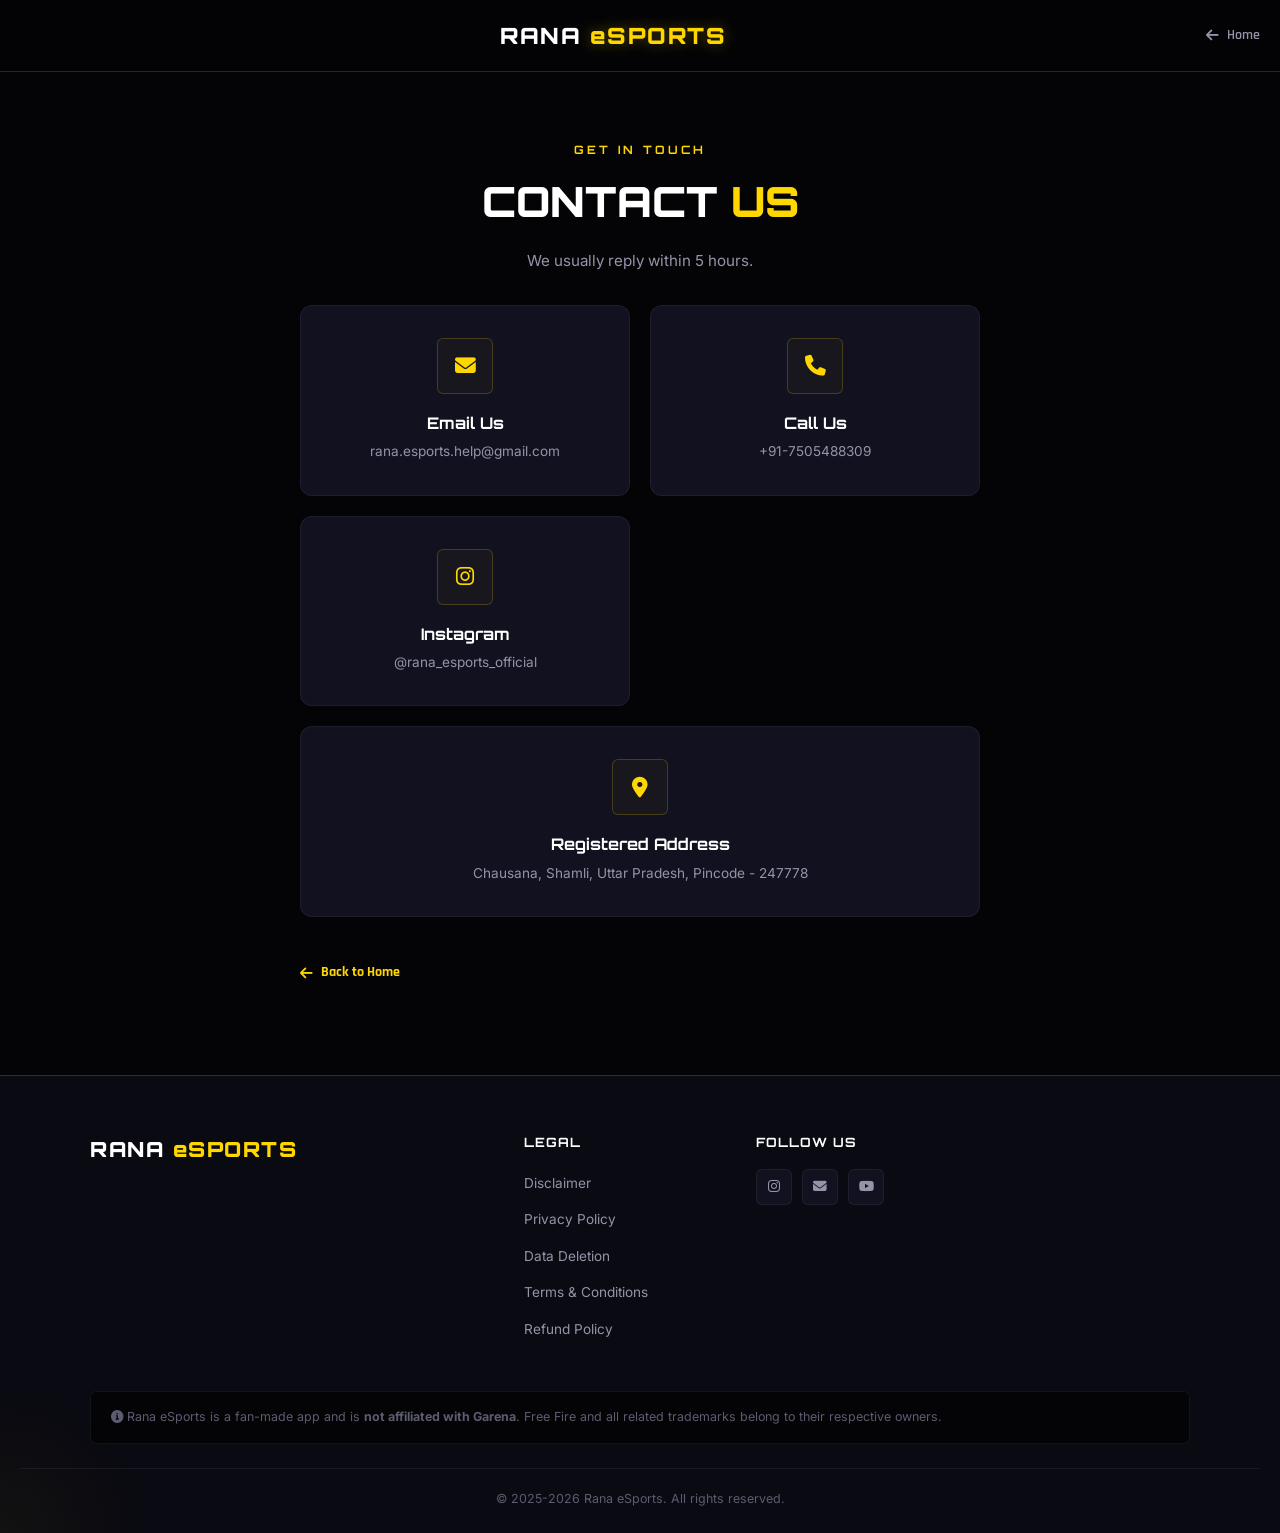
==== commit a4195a7d: "New.1" ====
--- a/contact.html
+++ b/contact.html
@@ -41,20 +41,36 @@
     </div>
 
     <div class="standalone-content">
-      <div class="contact-grid">
-        <a href="mailto:rana.esports.help@gmail.com" class="contact-card">
-          <div class="contact-icon"><i class="fas fa-envelope" aria-hidden="true"></i></div>
-          <h3>Email Us</h3>
-          <p>rana.esports.help@gmail.com</p>
-        </a>
-        <a href="https://www.instagram.com/rana_esports_official" target="_blank" rel="noopener noreferrer" class="contact-card">
-          <div class="contact-icon instagram-icon"><i class="fab fa-instagram" aria-hidden="true"></i></div>
-          <h3>Instagram</h3>
-          <p>@rana_esports_official</p>
-        </a>
+      <div class="contact-grid"> 
+    <a href="mailto:rana.esports.help@gmail.com" class="contact-card"> 
+        <div class="contact-icon"><i class="fas fa-envelope" aria-hidden="true"></i></div> 
+        <h3>Email Us</h3> 
+        <p>rana.esports.help@gmail.com</p> 
+    </a> 
+    
+    <!-- ADDED FOR INSTAMOJO: Phone Number -->
+    <a href="tel:+919876543210" class="contact-card"> 
+        <div class="contact-icon"><i class="fas fa-phone" aria-hidden="true"></i></div> 
+        <h3>Call Us</h3> 
+        <p>+91-7505488309</p> 
+    </a>
+    
+    <a href="https://www.instagram.com/rana_esports_official" target="_blank" rel="noopener noreferrer" class="contact-card"> 
+        <div class="contact-icon instagram-icon"><i class="fab fa-instagram" aria-hidden="true"></i></div> 
+        <h3>Instagram</h3> 
+        <p>@rana_esports_official</p> 
+    </a> 
 
-      <a href="index.html" class="back-to-home-link"><i class="fas fa-arrow-left" aria-hidden="true"></i> Back to Home</a>
+    <!-- ADDED FOR INSTAMOJO: Full Address Card (Spans full width) -->
+    <div class="contact-card" style="grid-column: 1 / -1; cursor: default;">
+        <div class="contact-icon"><i class="fas fa-location-dot" aria-hidden="true"></i></div>
+        <h3>Registered Address</h3>
+        <p>Chausana, Shamli, Uttar Pradesh, Pincode - 247778</p>
     </div>
+
+    <a href="/" class="back-to-home-link"><i class="fas fa-arrow-left" aria-hidden="true"></i> Back to Home</a> 
+</div>
+
   </main>
 
   <footer class="footer">
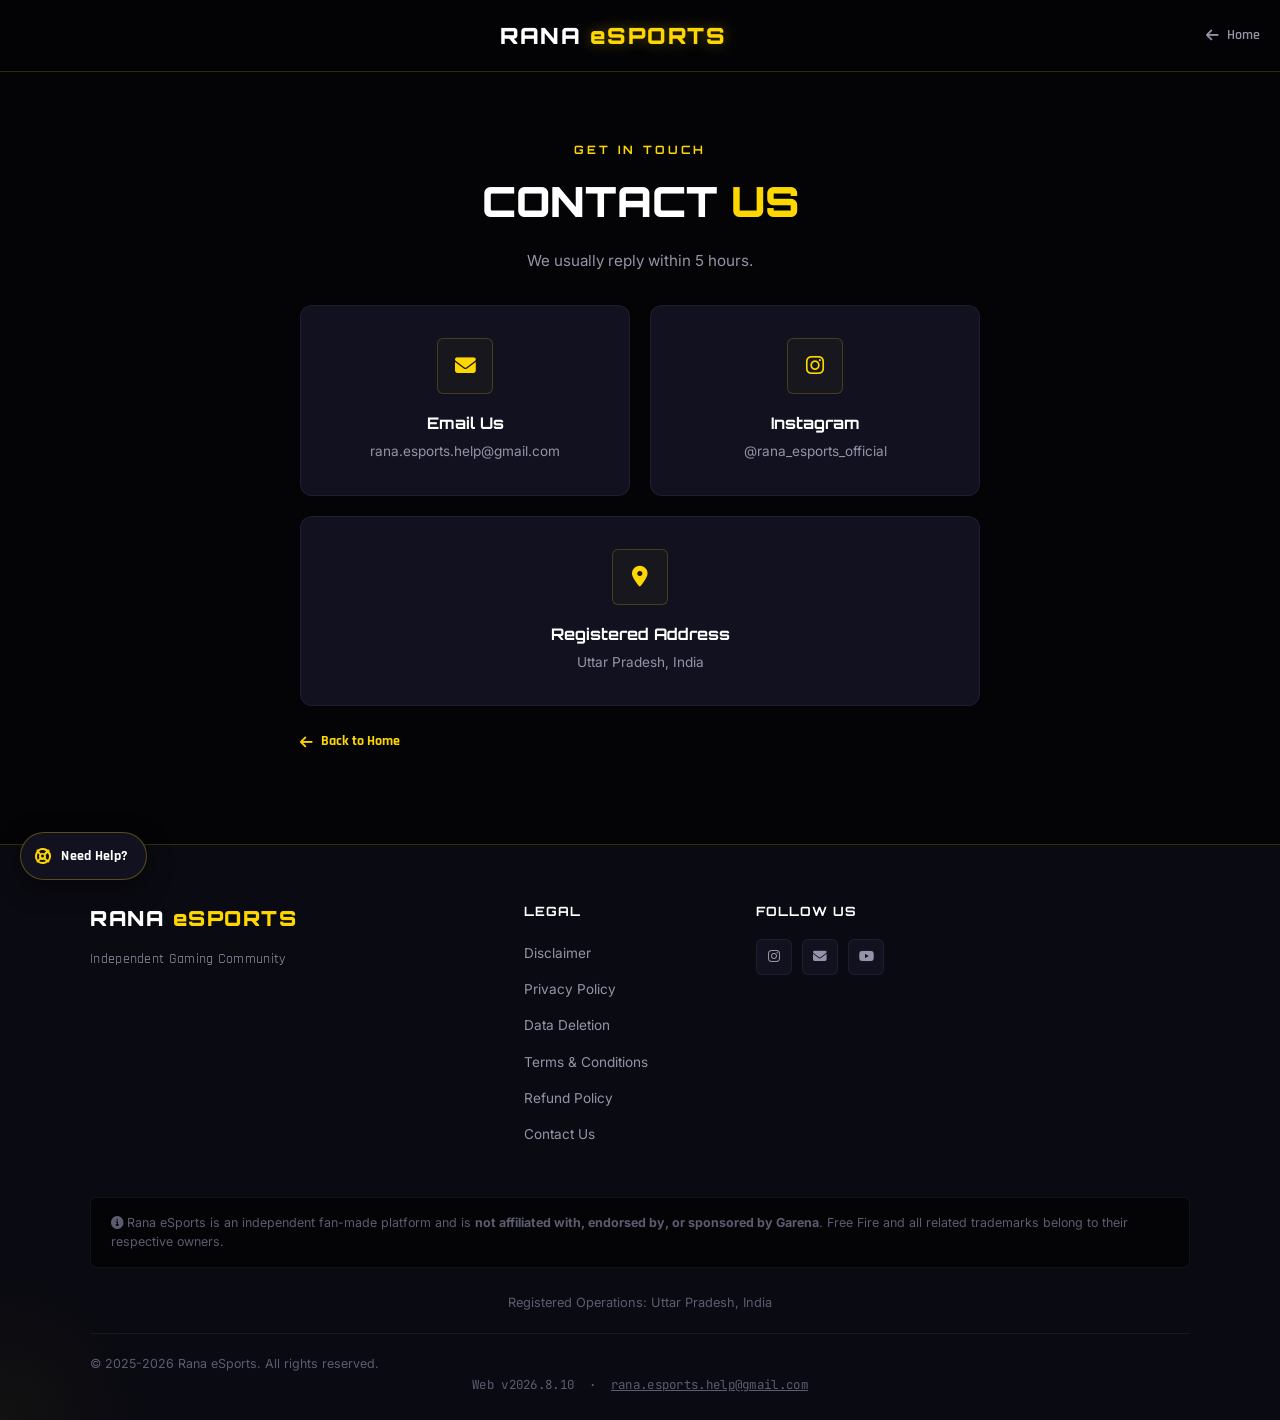
==== commit b8d0e6bc: "20/08/2026 new  update" ====
--- a/contact.html
+++ b/contact.html
@@ -1,112 +1,117 @@
-<!DOCTYPE html>
-<html lang="en">
-<head>
-  <meta charset="UTF-8" />
-  <meta http-equiv="X-UA-Compatible" content="IE=edge" />
-  <meta name="viewport" content="width=device-width, initial-scale=1.0, maximum-scale=5.0" />
-  <meta name="theme-color" content="#040407" />
-
-  <title>Contact Us — Rana eSports</title>
-  <meta name="description" content="Get in touch with the Rana eSports team via email, Instagram, or download the APK." />
-  <meta name="robots" content="index, follow" />
-  <link rel="icon" type="image/png" href="favicon.png" />
-  <link rel="apple-touch-icon" href="apple-touch-icon.png" />
-
-  <link rel="preconnect" href="https://fonts.googleapis.com" />
-  <link rel="preconnect" href="https://fonts.gstatic.com" crossorigin />
-  <link rel="preconnect" href="https://cdnjs.cloudflare.com" />
-  <link rel="stylesheet" href="https://cdnjs.cloudflare.com/ajax/libs/font-awesome/6.4.0/css/all.min.css" />
-  <link href="https://fonts.googleapis.com/css2?family=Orbitron:wght@400;700;800;900&family=Rajdhani:wght@400;600;700&family=Inter:wght@300;400;500;600;700&family=JetBrains+Mono:wght@400;600&display=swap" rel="stylesheet" />
-  <link rel="stylesheet" href="styles.css" />
-</head>
-<body class="standalone-body">
-
-  <nav class="navbar" id="navbar">
-    <div class="nav-left"></div>
-    <div class="nav-logo">
-      <a href="index.html" aria-label="Rana eSports home">
-        <span class="logo-text">RANA <span class="logo-accent">eSPORTS</span></span>
-      </a>
-    </div>
-    <div class="nav-right">
-      <a href="index.html" class="nav-back-link"><i class="fas fa-arrow-left" aria-hidden="true"></i> Home</a>
-    </div>
-  </nav>
-
-  <main class="standalone-page">
-    <div class="standalone-header">
-      <span class="section-eyebrow">Get In Touch</span>
-      <h1 class="section-title">CONTACT <span class="accent">US</span></h1>
-      <p class="section-desc">We usually reply within 5 hours.</p>
-    </div>
-
-    <div class="standalone-content">
-      <div class="contact-grid"> 
-    <a href="mailto:rana.esports.help@gmail.com" class="contact-card"> 
-        <div class="contact-icon"><i class="fas fa-envelope" aria-hidden="true"></i></div> 
-        <h3>Email Us</h3> 
-        <p>rana.esports.help@gmail.com</p> 
-    </a> 
-    
-    <!-- ADDED FOR INSTAMOJO: Phone Number -->
-    <a href="tel:+919876543210" class="contact-card"> 
-        <div class="contact-icon"><i class="fas fa-phone" aria-hidden="true"></i></div> 
-        <h3>Call Us</h3> 
-        <p>+91-7505488309</p> 
-    </a>
-    
-    <a href="https://www.instagram.com/rana_esports_official" target="_blank" rel="noopener noreferrer" class="contact-card"> 
-        <div class="contact-icon instagram-icon"><i class="fab fa-instagram" aria-hidden="true"></i></div> 
-        <h3>Instagram</h3> 
-        <p>@rana_esports_official</p> 
-    </a> 
-
-    <!-- ADDED FOR INSTAMOJO: Full Address Card (Spans full width) -->
-    <div class="contact-card" style="grid-column: 1 / -1; cursor: default;">
-        <div class="contact-icon"><i class="fas fa-location-dot" aria-hidden="true"></i></div>
-        <h3>Registered Address</h3>
-        <p>Chausana, Shamli, Uttar Pradesh, Pincode - 247778</p>
-    </div>
-
-    <a href="/" class="back-to-home-link"><i class="fas fa-arrow-left" aria-hidden="true"></i> Back to Home</a> 
-</div>
-
-  </main>
-
-  <footer class="footer">
-    <div class="footer-top">
-      <div class="footer-brand">
-        <span class="footer-logo">RANA <span class="accent">eSPORTS</span></span>
-      </div>
-      <div class="footer-links">
-        <h4>Legal</h4>
-        <ul>
-          <li><a class="footer-legal-btn" href="disclaimer.html">Disclaimer</a></li>
-          <li><a class="footer-legal-btn" href="privacy-policy.html">Privacy Policy</a></li>
-          <li><a class="footer-legal-btn" href="data-deletion.html">Data Deletion</a></li>
-          <li><a class="footer-legal-btn" href="terms.html">Terms &amp; Conditions</a></li>
-          <li><a class="footer-legal-btn" href="refund.html">Refund Policy</a></li>
-        </ul>
-      </div>
-      <div class="footer-links">
-        <h4>Follow Us</h4>
-        <div class="footer-socials">
-          <a href="https://www.instagram.com/rana_esports_official" target="_blank" rel="noopener noreferrer" aria-label="Instagram"><i class="fab fa-instagram" aria-hidden="true"></i></a>
-          <a href="mailto:rana.esports.help@gmail.com" aria-label="Email"><i class="fas fa-envelope" aria-hidden="true"></i></a>
-          <a href="https://www.youtube.com/@triggercraftx" target="_blank" rel="noopener noreferrer" aria-label="YouTube"><i class="fab fa-youtube" aria-hidden="true"></i></a>
-        </div>
-      </div>
-    </div>
-    <div class="footer-disclaimer">
-      <p><i class="fas fa-circle-info" aria-hidden="true"></i> Rana eSports is a fan-made app and is <strong>not affiliated with Garena</strong>. Free Fire and all related trademarks belong to their respective owners.</p>
-    </div>
-    <div class="footer-bottom">
-      <p>&copy; 2025-2026 Rana eSports. All rights reserved.</p>
-    </div>
-  </footer>
-
-  <button class="back-to-top" id="backToTop" type="button" aria-label="Back to top"><i class="fas fa-chevron-up" aria-hidden="true"></i></button>
-
-  <script src="script.js?v=5" defer></script>
-</body>
-</html>
+<!DOCTYPE html>
+<html lang="en">
+<head>
+  <meta charset="UTF-8" />
+  <meta http-equiv="X-UA-Compatible" content="IE=edge" />
+  <meta name="viewport" content="width=device-width, initial-scale=1.0, maximum-scale=5.0" />
+  <meta name="theme-color" content="#040407" />
+
+  <title>Contact Us — Rana eSports</title>
+  <meta name="description" content="Get in touch with the Rana eSports team via email, phone, or Instagram." />
+  <meta name="robots" content="index, follow" />
+  <link rel="icon" type="image/png" href="favicon.png" />
+  <link rel="apple-touch-icon" href="apple-touch-icon.png" />
+
+  <link rel="preconnect" href="https://fonts.googleapis.com" />
+  <link rel="preconnect" href="https://fonts.gstatic.com" crossorigin />
+  <link rel="preconnect" href="https://cdnjs.cloudflare.com" />
+  <link rel="stylesheet" href="https://cdnjs.cloudflare.com/ajax/libs/font-awesome/6.4.0/css/all.min.css" />
+  <link href="https://fonts.googleapis.com/css2?family=Orbitron:wght@400;700;800;900&family=Rajdhani:wght@400;600;700&family=Inter:wght@300;400;500;600;700&family=JetBrains+Mono:wght@400;600&display=swap" rel="stylesheet" />
+  <link rel="stylesheet" href="styles.css?v=3" />
+</head>
+<body class="standalone-body">
+
+  <nav class="navbar" id="navbar">
+    <div class="nav-left"></div>
+    <div class="nav-logo">
+      <a href="/" aria-label="Rana eSports home">
+        <span class="logo-text">RANA <span class="logo-accent">eSPORTS</span></span>
+      </a>
+    </div>
+    <div class="nav-right">
+      <a href="/" class="nav-back-link"><i class="fas fa-arrow-left" aria-hidden="true"></i> Home</a>
+    </div>
+  </nav>
+
+  <main class="standalone-page">
+    <div class="standalone-header">
+      <span class="section-eyebrow">Get In Touch</span>
+      <h1 class="section-title">CONTACT <span class="accent">US</span></h1>
+      <p class="section-desc">We usually reply within 5 hours.</p>
+    </div>
+
+    <div class="standalone-content">
+      <div class="contact-grid">
+        <a href="mailto:rana.esports.help@gmail.com" class="contact-card">
+            <div class="contact-icon"><i class="fas fa-envelope" aria-hidden="true"></i></div>
+            <h3>Email Us</h3>
+            <p>rana.esports.help@gmail.com</p>
+        </a>
+
+        <a href="https://www.instagram.com/rana_esports_official" target="_blank" rel="noopener noreferrer" class="contact-card">
+            <div class="contact-icon instagram-icon"><i class="fab fa-instagram" aria-hidden="true"></i></div>
+            <h3>Instagram</h3>
+            <p>@rana_esports_official</p>
+        </a>
+
+        <div class="contact-card" style="grid-column: 1 / -1; cursor: default;">
+            <div class="contact-icon"><i class="fas fa-location-dot" aria-hidden="true"></i></div>
+            <h3>Registered Address</h3>
+            <p> Uttar Pradesh, India</p>
+        </div>
+      </div>
+
+      <a href="/" class="back-to-home-link"><i class="fas fa-arrow-left" aria-hidden="true"></i> Back to Home</a>
+    </div>
+  </main>
+
+  <footer class="footer">
+    <div class="footer-top">
+      <div class="footer-brand">
+        <span class="footer-logo">RANA <span class="accent">eSPORTS</span></span>
+        <p class="footer-tagline">Independent Gaming Community</p>
+      </div>
+      <div class="footer-links">
+        <h4>Legal</h4>
+        <ul>
+          <li><a class="footer-legal-btn" href="disclaimer.html">Disclaimer</a></li>
+          <li><a class="footer-legal-btn" href="privacy-policy.html">Privacy Policy</a></li>
+          <li><a class="footer-legal-btn" href="data-deletion.html">Data Deletion</a></li>
+          <li><a class="footer-legal-btn" href="terms.html">Terms &amp; Conditions</a></li>
+          <li><a class="footer-legal-btn" href="refund.html">Refund Policy</a></li>
+          <li><a class="footer-legal-btn" href="contact.html">Contact Us</a></li>
+        </ul>
+      </div>
+      <div class="footer-links">
+        <h4>Follow Us</h4>
+        <div class="footer-socials">
+          <a href="https://www.instagram.com/rana_esports_official" target="_blank" rel="noopener noreferrer" aria-label="Instagram"><i class="fab fa-instagram" aria-hidden="true"></i></a>
+          <a href="mailto:rana.esports.help@gmail.com" aria-label="Email"><i class="fas fa-envelope" aria-hidden="true"></i></a>
+          <a href="https://www.youtube.com/@triggercraftx" target="_blank" rel="noopener noreferrer" aria-label="YouTube"><i class="fab fa-youtube" aria-hidden="true"></i></a>
+        </div>
+      </div>
+    </div>
+    <div class="footer-disclaimer">
+      <p><i class="fas fa-circle-info" aria-hidden="true"></i> Rana eSports is an independent fan-made platform and is <strong>not affiliated with, endorsed by, or sponsored by Garena</strong>. Free Fire and all related trademarks belong to their respective owners.</p>
+    </div>
+    <div class="footer-address">
+      <p>Registered Operations: Uttar Pradesh, India</p>
+    </div>
+    <div class="footer-bottom">
+      <div class="footer-bottom-row">
+        <p>&copy; 2025-<span id="footerYear">2026</span> Rana eSports. All rights reserved.</p>
+        <!-- Made in India badge removed for a cleaner footer -->
+      </div>
+      <p class="footer-meta">Web v2026.8.10 &nbsp;·&nbsp; <a href="mailto:rana.esports.help@gmail.com" style="color:var(--text-low); border-bottom:none;">rana.esports.help@gmail.com</a></p>
+    </div>
+  </footer>
+
+  <a href="mailto:rana.esports.help@gmail.com?subject=Need%20Help%20-%20Rana%20eSports" class="need-help-btn" aria-label="Need help? Email the Rana eSports team">
+    <i class="fas fa-life-ring" aria-hidden="true"></i><span>Need Help?</span>
+  </a>
+
+  <button class="back-to-top" id="backToTop" type="button" aria-label="Back to top"><i class="fas fa-chevron-up" aria-hidden="true"></i></button>
+
+  <script src="script.js?v=7" defer></script>
+</body>
+</html>
--- a/styles.css
+++ b/styles.css
@@ -450,6 +450,7 @@
 @media (min-width: 768px) { .footer-top { grid-template-columns: 2fr repeat(3, 1fr); } }
 .footer-brand .footer-logo { font-family: var(--font-display); font-size: 1.3rem; font-weight: 900; letter-spacing: 1.5px; color: var(--text-pure); display: block; margin-bottom: 12px; }
 .footer-brand p { color: var(--text-mid); font-size: 0.9rem; max-width: 280px; }
+.footer-tagline { color: var(--text-low); font-size: 0.8rem; margin-top: 10px; font-family: var(--font-nav); letter-spacing: 0.3px; }
 .footer-links h4 { font-family: var(--font-display); font-size: 0.8rem; text-transform: uppercase; letter-spacing: 1px; color: var(--text-pure); margin-bottom: 16px; }
 .footer-links ul { list-style: none; }
 .footer-links li { margin-bottom: 10px; }
@@ -463,8 +464,20 @@
 .footer-socials a:hover { color: #000; background: var(--gold-primary); border-color: var(--gold-primary); }
 .footer-disclaimer { max-width: 1100px; margin: 0 auto 24px; padding: 16px 20px; background: var(--bg-pitch); border: var(--border-dim); border-radius: var(--radius-sm); }
 .footer-disclaimer p { font-size: 0.78rem; color: var(--text-low); line-height: 1.5; }
-.footer-bottom { border-top: var(--border-dim); padding-top: 20px; text-align: center; }
+.footer-address { max-width: 1100px; margin: 0 auto 20px; text-align: center; color: var(--text-low); font-size: 0.8rem; }
+.footer-bottom { border-top: var(--border-dim); padding-top: 20px; text-align: center; max-width: 1100px; margin: 0 auto; }
 .footer-bottom p { font-size: 0.78rem; color: var(--text-low); }
+.footer-bottom-row { display: flex; flex-direction: column; align-items: center; gap: 6px; }
+@media (min-width: 640px) {
+  .footer-bottom-row { flex-direction: row; justify-content: space-between; text-align: left; }
+}
+.footer-meta { color: var(--text-low); font-size: 0.75rem; font-family: var(--font-mono); letter-spacing: 0.3px; }
+.footer-made-in-india { display: inline-flex; align-items: center; gap: 6px; color: var(--text-low); font-size: 0.78rem; font-family: var(--font-nav); }
+.footer-made-in-india .flag-strip { display: inline-flex; width: 18px; height: 12px; border-radius: 2px; overflow: hidden; box-shadow: 0 0 0 1px rgba(255,255,255,0.08); }
+.footer-made-in-india .flag-strip span { flex: 1; }
+.footer-made-in-india .flag-strip span:nth-child(1) { background: #FF9933; }
+.footer-made-in-india .flag-strip span:nth-child(2) { background: #FFFFFF; }
+.footer-made-in-india .flag-strip span:nth-child(3) { background: #138808; }
 
 /* ===== 16. BACK-TO-TOP ===== */
 .back-to-top {
@@ -476,10 +489,39 @@
 }
 .back-to-top.show { opacity: 1; pointer-events: all; }
 
-/* ===== 17. LEGAL / STANDALONE CONTENT BLOCKS (shared by disclaimer.html,
-   privacy-policy.html, data-deletion.html, terms.html, refund.html,
-   contact.html) — same visual language as the old in-page drawer, now
-   rendered as normal page content instead of a slide-out panel. ===== */
+/* ===== 16B. FLOATING "NEED HELP" BUTTON (site-wide, single instance) =====
+   Sits above the back-to-top button on the opposite side by default so
+   the two never collide; on very small screens back-to-top moves out of
+   the way while help stays anchored bottom-left. */
+.need-help-btn {
+  position: fixed; left: 20px; bottom: 20px; z-index: 998;
+  display: inline-flex; align-items: center; gap: 10px;
+  background: var(--bg-card); border: 1.5px solid rgba(255, 215, 0, 0.3);
+  color: var(--text-pure); text-decoration: none;
+  font-family: var(--font-nav); font-weight: 700; font-size: 0.85rem; letter-spacing: 0.3px;
+  padding: 12px 18px 12px 14px; border-radius: 100px;
+  box-shadow: 0 8px 24px rgba(0,0,0,0.5), 0 0 0 0 var(--gold-glow);
+  backdrop-filter: blur(10px); -webkit-backdrop-filter: blur(10px);
+  transition: var(--transition-fast);
+  animation: helpPulse 3s ease-in-out infinite;
+}
+.need-help-btn i { color: var(--gold-primary); font-size: 1rem; }
+.need-help-btn:hover { transform: translateY(-3px); border-color: var(--gold-primary); box-shadow: 0 12px 30px rgba(255,215,0,0.25); }
+@keyframes helpPulse {
+  0%, 100% { box-shadow: 0 8px 24px rgba(0,0,0,0.5), 0 0 0 0 rgba(255,215,0,0.25); }
+  50% { box-shadow: 0 8px 24px rgba(0,0,0,0.5), 0 0 0 8px rgba(255,215,0,0); }
+}
+@media (max-width: 480px) {
+  .need-help-btn { left: 14px; bottom: 14px; padding: 11px 16px 11px 12px; font-size: 0.8rem; }
+  .need-help-btn span { display: none; }
+  .need-help-btn { width: 46px; height: 46px; justify-content: center; padding: 0; border-radius: 50%; }
+  .need-help-btn i { font-size: 1.1rem; }
+}
+
+/* ===== 17. LEGAL / STANDALONE CONTENT BLOCKS (shared by disclaimer,
+   privacy-policy, data-deletion, terms, refund, contact pages) — same
+   visual language as the old in-page drawer, now rendered as normal
+   page content instead of a slide-out panel. ===== */
 .legal-updated { font-size: 0.78rem; color: var(--text-low); margin-bottom: 18px; text-transform: uppercase; letter-spacing: 1px; font-family: var(--font-nav); }
 .legal-intro { font-size: 0.95rem; color: var(--text-high); margin-bottom: 22px; }
 
@@ -605,12 +647,10 @@
 .ad-progress-fill { height: 100%; width: 0%; background: #FFD700; transition: width 1s linear; }
 
 /* ==========================================================================
-   21. NEW — STANDALONE PAGE LAYOUT
-   Used by: disclaimer.html, privacy-policy.html, data-deletion.html,
-   terms.html, refund.html, contact.html
-   These pages no longer live inside the sliding legal-drawer — they are
-   full pages that share this exact navbar + footer + card styling so the
-   look is identical on mobile and desktop.
+   21. STANDALONE PAGE LAYOUT
+   Used by: disclaimer/, privacy-policy/, data-deletion/, terms/, refund/,
+   contact/ (each its own folder with an index.html, so URLs show
+   /disclaimer/ instead of /disclaimer.html)
    ========================================================================== */
 .nav-back-link {
   display: inline-flex; align-items: center; gap: 8px;
@@ -641,7 +681,7 @@
 /* Contact page reuses .contact-grid / .contact-card, just needs top spacing */
 .standalone-page .contact-grid { margin-top: 4px; }
 
-/* Highlighted copy-ready message box (used on data-deletion.html for the
+/* Highlighted copy-ready message box (used on data-deletion for the
    "send this to admin / email" template) */
 .delete-message-box {
   background: var(--bg-pitch);
@@ -692,7 +732,7 @@
   letter-spacing: 0.5px; color: var(--text-mid);
 }
 
-/* ===== 22. COPY-TO-CLIPBOARD MESSAGE BOX (data-deletion.html / refund.html) ===== */
+/* ===== 22. COPY-TO-CLIPBOARD MESSAGE BOX (data-deletion / refund) ===== */
 .message-box-header {
   display: flex; align-items: center; justify-content: space-between; gap: 12px;
   flex-wrap: wrap; margin-bottom: 10px;
@@ -742,7 +782,7 @@
   justify-content: center; font-size: 0.68rem; margin-top: 1px;
 }
 
-/* Eligible / not-eligible chip row, used on refund.html */
+/* Eligible / not-eligible chip row */
 .eligibility-row { display: grid; grid-template-columns: 1fr; gap: 12px; margin: 14px 0; }
 @media (min-width: 640px) { .eligibility-row { grid-template-columns: 1fr 1fr; } }
 .eligibility-card {
@@ -760,11 +800,7 @@
 .eligibility-card li { color: var(--text-mid); font-size: 0.82rem; margin-bottom: 6px; padding-left: 14px; position: relative; }
 .eligibility-card li::before { content: '•'; position: absolute; left: 0; color: var(--text-low); }
 
-/* ===== 23. PRICING CARD CAROUSELS (India ₹ / Other Countries US$) =====
-   Two independent auto-scrolling Swiper carousels — replaces the old
-   click-to-toggle currency tabs. Cards centre themselves, auto-rotate
-   right-to-left holding ~1s per card, loop endlessly, and remain fully
-   swipeable by finger/mouse at any time. */
+/* ===== 23. PRICING CARD CAROUSELS (India ₹ / Other Countries US$) ===== */
 .pricing-currency-label {
   display: flex; align-items: center; justify-content: center; gap: 10px;
   font-family: var(--font-display); font-size: 0.95rem; font-weight: 800;
@@ -803,3 +839,18 @@
 @media (min-width: 1024px) {
   .standalone-page { padding: 140px 40px 90px; }
 }
+
+/* ===== 24. PAGE-LOAD REVEAL (subtle, respects reduced-motion) ===== */
+.navbar, .hero-badge, .hero-title, .hero-subtitle, .download-btn, .hero-stats {
+  animation: pageFadeUp 0.7s var(--easing-premium) both;
+}
+.hero-badge { animation-delay: 0.05s; }
+.hero-title { animation-delay: 0.12s; }
+.hero-subtitle { animation-delay: 0.2s; }
+.download-btn { animation-delay: 0.28s; }
+.hero-stats { animation-delay: 0.36s; }
+.navbar { animation-delay: 0s; }
+@keyframes pageFadeUp {
+  from { opacity: 0; transform: translateY(14px); }
+  to { opacity: 1; transform: translateY(0); }
+}
